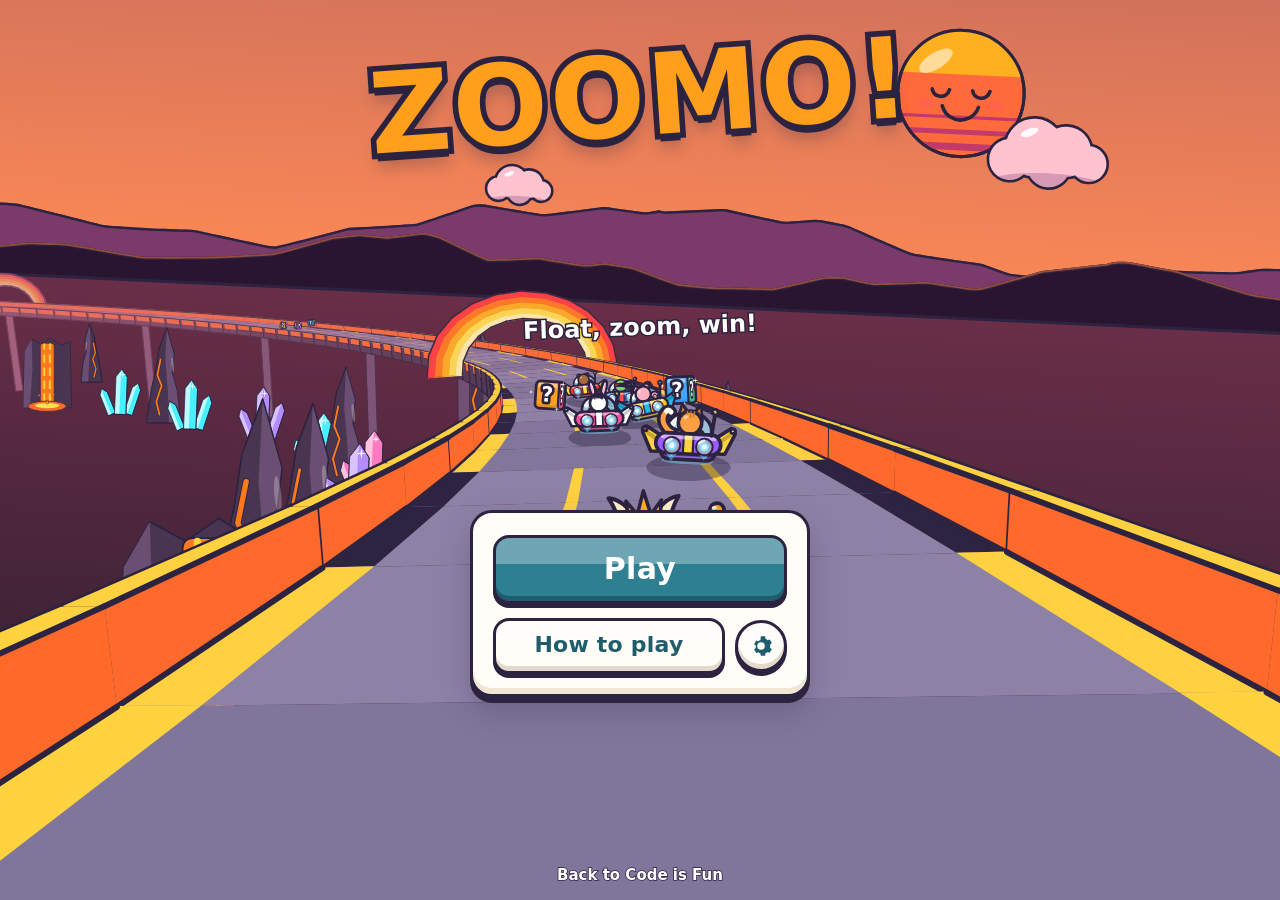
==== race/index.html @ 9a08d0ea "Zoomo!: a cartoon anti-gravity racer -- in HTML+JS (race/: 6 pilots, 4 circuits, items, rivals) and " ====
<!doctype html>
<html lang="en">
<head>
<meta charset="utf-8">
<meta name="viewport" content="width=device-width, initial-scale=1, viewport-fit=cover, user-scalable=no">
<title>Zoomo! · Code is Fun</title>
<meta name="description" content="ZOOMO! A cartoon anti-gravity racer: six pilots, four circuits that climb, dive and bank, speed pads, rockets, gum and bubbles. Keyboard, gamepad or a finger on a phone.">
<meta name="theme-color" content="#5EC8FF">
<meta name="mobile-web-app-capable" content="yes">
<meta name="apple-mobile-web-app-capable" content="yes">
<link rel="icon" href="../shared/zoomo.svg" type="image/svg+xml">
<link rel="stylesheet" href="zoomo.css">
</head>
<body>
<div id="app">
	<canvas id="cv" aria-label="Zoomo!"></canvas>
	<div id="safe" aria-hidden="true"></div>
	<button class="kbtn round pause" id="btPause" type="button" data-kl="paused"><svg viewBox="0 0 24 24" aria-hidden="true"><rect x="5" y="4" width="5" height="16" rx="1.5"/><rect x="14" y="4" width="5" height="16" rx="1.5"/></svg></button>

	<!-- the title -->
	<section id="scrTitle" class="screen on">
		<h1 class="logo"><span class="w1">ZOOMO!</span></h1>
		<p class="tag" data-k="subtitle">Float, zoom, win!</p>
		<div class="card menu">
			<button class="kbtn big pulse" id="btPlay" type="button" data-k="play">Play</button>
			<div class="row">
				<button class="kbtn light" id="btHow" type="button" data-k="howBtn">How to play</button>
				<button class="kbtn light round" id="btSettings" type="button" data-kl="settings"><svg viewBox="0 0 24 24" aria-hidden="true"><path d="M12 8.5a3.5 3.5 0 1 0 0 7 3.5 3.5 0 0 0 0-7zm8.4 5.1 1.6 1.3-2 3.4-1.9-.7a7.8 7.8 0 0 1-2 1.2L15.8 21h-4l-.3-2a7.8 7.8 0 0 1-2-1.2l-1.9.7-2-3.4 1.6-1.3a7.6 7.6 0 0 1 0-2.3L5.6 10.3l2-3.4 1.9.7a7.8 7.8 0 0 1 2-1.2L11.8 3h4l.3 2.4a7.8 7.8 0 0 1 2 1.2l1.9-.7 2 3.4-1.6 1.3a7.6 7.6 0 0 1 0 2.3z"/></svg></button>
			</div>
			<p class="best" id="bestTitle"></p>
		</div>
		<a class="back-site" href="../" data-k="backSite">Back to Code is Fun</a>
	</section>

	<!-- the pilot and the circuit -->
	<section id="scrSelect" class="screen dim">
		<div class="card sheet wide">
			<h2 class="ribbon" data-k="choose">Pick your racer</h2>
			<div id="pilots" class="pilots" role="group"></div>
			<p class="lvname" id="pilotName"></p>
			<div id="tracks" class="tracks"></div>
			<p class="small" data-k="starsRule">★ finish · ★★ on the podium · ★★★ first!</p>
			<button class="kbtn light" type="button" data-go="title" data-k="back">Back</button>
		</div>
	</section>

	<!-- how to play -->
	<section id="scrHow" class="screen dim">
		<div class="card sheet wide">
			<h2 class="ribbon" data-k="howBtn">How to play</h2>
			<p id="howText" class="how"></p>
			<h3 data-k="itemsT">The ? boxes</h3>
			<ul class="legend" id="legendItems"></ul>
			<p class="small" data-k="padsRule">Blue arrows on the track: a free boost!</p>
			<button class="kbtn" type="button" data-go="title" data-k="ok">OK!</button>
		</div>
	</section>

	<!-- pause -->
	<section id="scrPause" class="screen dim">
		<div class="card sheet">
			<h2 class="ribbon" data-k="paused">Paused</h2>
			<button class="kbtn big" id="btResume" type="button" data-k="resume">Resume</button>
			<div class="row">
				<button class="kbtn orange" id="btRestart" type="button" data-k="restart">Restart</button>
				<button class="kbtn light round" id="btSettings2" type="button" data-kl="settings"><svg viewBox="0 0 24 24" aria-hidden="true"><path d="M12 8.5a3.5 3.5 0 1 0 0 7 3.5 3.5 0 0 0 0-7zm8.4 5.1 1.6 1.3-2 3.4-1.9-.7a7.8 7.8 0 0 1-2 1.2L15.8 21h-4l-.3-2a7.8 7.8 0 0 1-2-1.2l-1.9.7-2-3.4 1.6-1.3a7.6 7.6 0 0 1 0-2.3L5.6 10.3l2-3.4 1.9.7a7.8 7.8 0 0 1 2-1.2L11.8 3h4l.3 2.4a7.8 7.8 0 0 1 2 1.2l1.9-.7 2 3.4-1.6 1.3a7.6 7.6 0 0 1 0 2.3z"/></svg></button>
			</div>
			<button class="kbtn light" type="button" data-go="menu" data-k="menu">Menu</button>
		</div>
	</section>

	<!-- the results -->
	<section id="scrResults" class="screen dim">
		<div class="card sheet">
			<h2 class="ribbon" id="resTitle">Finish!</h2>
			<p class="lvname" id="resName"></p>
			<div class="stars" id="resStars"><i class="star"></i><i class="star mid"></i><i class="star"></i></div>
			<table class="rank" id="resRank"></table>
			<p class="note" id="resNote"></p>
			<div class="record" id="resRecord" data-k="newRecord">New record!</div>
			<button class="kbtn big" id="btNext" type="button" data-k="next">Next circuit</button>
			<div class="row">
				<button class="kbtn orange" id="btRetry" type="button" data-k="retry">Retry</button>
				<button class="kbtn light" type="button" data-go="menu" data-k="menu">Menu</button>
			</div>
		</div>
	</section>

	<!-- settings -->
	<section id="scrSettings" class="screen dim">
		<div class="card sheet">
			<h2 class="ribbon" data-k="settings">Settings</h2>
			<label class="toggle"><span data-k="sound">Sound</span><input type="checkbox" id="setSound"><i></i></label>
			<label class="toggle"><span data-k="music">Music</span><input type="checkbox" id="setMusic"><i></i></label>
			<label class="toggle"><span data-k="reduced">Less motion (no tilting)</span><input type="checkbox" id="setReduced"><i></i></label>
			<label class="toggle"><span data-k="easy">Easy (slower rivals)</span><input type="checkbox" id="setEasy"><i></i></label>
			<div class="toggle"><span data-k="language">Language</span><span class="seg"><button type="button" data-lang="fr">FR</button><button type="button" data-lang="en">EN</button></span></div>
			<button class="kbtn" id="btSetBack" type="button" data-k="ok">OK!</button>
		</div>
	</section>
	<div id="live" class="sr-only" role="status" aria-live="polite"></div>
</div>
<script src="../shared/site.js"></script>
<script src="art.js"></script>
<script src="zoomo.js"></script>
</body>
</html>
---- race/zoomo.css ----
/* zoomo.css -- ZOOMO!: the cartoon look (from Briko Boom!) (thick ink outlines, flat candy colours, a highlight band, chunky buttons).
   MIT License -- Copyright (c) 2026 Stéphane Wegener and the Onyx contributors. */
:root {
	--ol: #2B2340; --cream: #FFFDF8; --teal: #2F7F93; --teal-d: #1F5D6C; --orange: #FF9F1C; --orange-d: #C46F00;
	--red: #FF5A5F; --red-d: #C2313A; --yellow: #FFD23F; --green: #3DD68C; --purple: #A66CFF;
	--font: system-ui, -apple-system, "Segoe UI", Roboto, "Helvetica Neue", Arial, sans-serif;
	--st: env(safe-area-inset-top, 0px); --sb: env(safe-area-inset-bottom, 0px);
	--sl: env(safe-area-inset-left, 0px); --sr: env(safe-area-inset-right, 0px);
}
* { box-sizing: border-box; }
html, body {
	margin: 0; height: 100%; overflow: hidden; overscroll-behavior: none; touch-action: none;
	user-select: none; -webkit-user-select: none; -webkit-touch-callout: none; -webkit-tap-highlight-color: transparent;
}
body { background: linear-gradient(#5EC8FF, #CFF3FF); font-family: var(--font); color: var(--ol); }
#app { position: fixed; inset: 0; }
#cv { position: absolute; inset: 0; width: 100%; height: 100%; display: block; touch-action: none; }
#safe { position: fixed; top: var(--st); bottom: var(--sb); left: var(--sl); right: var(--sr); pointer-events: none; visibility: hidden; }
.sr-only { position: absolute; width: 1px; height: 1px; overflow: hidden; clip: rect(0 0 0 0); white-space: nowrap; }

/* -- buttons: ink outline, a highlight band, a hard bottom shadow that disappears when pressed -- */
.kbtn {
	--c: var(--teal); --d: var(--teal-d); --ink: #fff;
	font: 800 clamp(17px, 4.6vw, 22px)/1.1 var(--font); color: var(--ink); letter-spacing: .01em;
	padding: .55em 1.3em .6em; border: 3px solid var(--ol); border-radius: 16px; cursor: pointer; position: relative;
	background: linear-gradient(to bottom, rgba(255,255,255,.3) 0 42%, rgba(255,255,255,0) 42%), var(--c);
	box-shadow: inset 0 -5px 0 var(--d), 0 4px 0 var(--ol); min-height: 48px;
	transition: transform .07s, box-shadow .07s; touch-action: manipulation; white-space: nowrap;
}
.kbtn:active, .kbtn.pressed { transform: translateY(3px); box-shadow: inset 0 -3px 0 var(--d), 0 1px 0 var(--ol); }
.kbtn:focus-visible { outline: 3px solid var(--orange); outline-offset: 3px; }
.kbtn.orange { --c: var(--orange); --d: var(--orange-d); }
.kbtn.light { --c: var(--cream); --d: #E3DACB; --ink: var(--teal-d); }
.kbtn.big { font-size: clamp(22px, 6.4vw, 30px); padding: .45em 1.6em .55em; }
.kbtn.round { width: 52px; height: 52px; padding: 0; display: grid; place-items: center; border-radius: 50%; flex: none; }
.kbtn.round svg { width: 26px; height: 26px; fill: currentColor; }
.kbtn.pulse { animation: pulse 1.6s ease-in-out infinite; }
@keyframes pulse { 0%, 70%, 100% { scale: 1; } 85% { scale: 1.06; } }
.kbtn:disabled { filter: grayscale(.8); opacity: .6; cursor: default; }

/* the pause button over the playfield (placed by layout ()) */
.kbtn.pause { position: absolute; display: none; z-index: 5; --c: var(--cream); --d: #E3DACB; --ink: var(--ol); }
.kbtn.pause.on { display: grid; }
.pause svg { width: 22px !important; height: 22px !important; }

/* -- cards and ribbons -- */
.card {
	position: relative; background: var(--cream); border: 3px solid var(--ol); border-radius: 22px; padding: 22px 20px 20px;
	box-shadow: inset 0 -6px 0 #EFE6D4, 0 6px 0 var(--ol), 0 14px 30px rgba(43,35,64,.25);
}
.ribbon {
	display: block; width: max-content; max-width: 94%; margin: -46px auto 6px; padding: .22em 1em .3em;
	font: 900 clamp(22px, 6.4vw, 30px)/1.15 var(--font); color: #fff; text-align: center; white-space: nowrap;
	background: linear-gradient(to bottom, rgba(255,255,255,.3) 0 45%, rgba(255,255,255,0) 45%), var(--teal);
	border: 3px solid var(--ol); border-radius: 14px; transform: rotate(-2deg);
	-webkit-text-stroke: .1em var(--ol); paint-order: stroke fill; box-shadow: 0 4px 0 var(--ol);
}
.ribbon.red { background: linear-gradient(to bottom, rgba(255,255,255,.3) 0 45%, rgba(255,255,255,0) 45%), var(--red); }
.stars { display: flex; gap: 6px; justify-content: center; align-items: flex-start; margin: 2px 0; }
.star {
	width: 58px; aspect-ratio: 1; background: var(--ol); display: grid; place-items: center;
	clip-path: polygon(50% 2%, 63% 36%, 98% 37%, 70% 59%, 80% 95%, 50% 74%, 20% 95%, 30% 59%, 2% 37%, 37% 36%);
}
.star::after {
	content: ""; width: 76%; aspect-ratio: 1; background: #D9D0BF;
	clip-path: polygon(50% 2%, 63% 36%, 98% 37%, 70% 59%, 80% 95%, 50% 74%, 20% 95%, 30% 59%, 2% 37%, 37% 36%);
}
.star.on::after { background: radial-gradient(circle at 40% 30%, #FFF6A8, var(--yellow) 45%, #F0A500); }
.star.mid { width: 74px; margin-top: -12px; }
.star.pop { animation: starpop .45s cubic-bezier(.3, 1.8, .5, 1) both; }
@keyframes starpop { from { transform: scale(0) rotate(-50deg); } }

/* -- screens -- */
.screen {
	position: absolute; inset: 0; display: none; flex-direction: column; align-items: center; justify-content: center; gap: 14px;
	padding: calc(var(--st) + 16px) calc(var(--sr) + 16px) calc(var(--sb) + 16px) calc(var(--sl) + 16px);
	overflow-y: auto; touch-action: pan-y; z-index: 10;
}
.screen.on { display: flex; animation: slidein .35s cubic-bezier(.3, 1.5, .5, 1); }
@keyframes slidein { from { opacity: 0; transform: translateY(30px); } }
.screen.dim { background: rgba(43, 35, 64, .55); }
.sheet { width: min(370px, 100%); display: flex; flex-direction: column; align-items: stretch; gap: 12px; margin-top: 36px; text-align: center; flex: none; }
.sheet.wide { width: min(560px, 100%); }
.sheet p { margin: 0; font-size: 16px; line-height: 1.4; }
.sheet h3 { margin: 4px 0 0; font-size: 17px; text-align: left; color: var(--teal-d); }
.sheet .small { font-size: 14px; color: #6B6280; }
.row { display: flex; gap: 10px; justify-content: center; align-items: center; }
.row .kbtn:not(.round) { flex: 1; }
.note:empty { display: none; }
.lvname { font-weight: 800; font-size: 19px !important; color: var(--teal-d); }
.big-score { font: 900 50px/1 var(--font); color: var(--yellow); -webkit-text-stroke: .09em var(--ol); paint-order: stroke fill; text-shadow: 0 4px 0 var(--ol); }
.record { display: none; align-self: center; padding: 3px 14px; border-radius: 20px; background: var(--red); color: #fff; font-weight: 900; border: 3px solid var(--ol);
	-webkit-text-stroke: .08em var(--ol); paint-order: stroke fill; animation: wob .8s ease-in-out infinite alternate; }
.record.on { display: block; }
@keyframes wob { from { transform: rotate(-4deg) scale(1); } to { transform: rotate(4deg) scale(1.08); } }
.tally { width: 100%; border-collapse: collapse; font-size: 16px; }
.tally td { padding: 3px 4px; text-align: left; }
.tally td + td { text-align: right; font-weight: 800; font-variant-numeric: tabular-nums; }
.tally tr + tr td { border-top: 2px dashed #E3DACB; }

/* title */
#scrTitle { justify-content: space-between; }
.logo { margin: max(3vh, 10px) 0 0; display: flex; flex-direction: column; align-items: center; line-height: .9; animation: bob 2.4s ease-in-out infinite; }
@keyframes bob { 50% { transform: translateY(-5px) rotate(-1.5deg); } }
.logo span { font: 900 clamp(60px, 19vw, 112px)/.95 var(--font); letter-spacing: .02em; -webkit-text-stroke: .1em var(--ol); paint-order: stroke fill;
	text-shadow: 0 .07em 0 var(--ol), 0 .12em 16px rgba(43,35,64,.3); }
.logo .w1 { color: var(--teal); }
.logo .w2 { color: var(--orange); transform: rotate(-6deg) translateX(.2em); font-size: clamp(54px, 17vw, 100px); }
.tag { margin: -6px 0 0; font: 800 clamp(18px, 5vw, 24px) var(--font); color: #fff; -webkit-text-stroke: .12em var(--ol); paint-order: stroke fill; transform: rotate(-2deg); }
.menu { width: min(340px, 100%); display: flex; flex-direction: column; gap: 14px; }
.menu .best { margin: 0; text-align: center; font-weight: 800; color: var(--teal-d); }
.menu .best:empty { display: none; }
.back-site { color: #fff; font-size: 15px; font-weight: 800; -webkit-text-stroke: .1em var(--ol); paint-order: stroke fill; text-decoration: none; }

/* levels */
.worlds { display: flex; flex-direction: column; gap: 10px; }
.world h3 { margin: 0 0 6px; display: flex; align-items: center; gap: 8px; }
.world h3 i { width: 22px; height: 22px; border-radius: 50%; border: 3px solid var(--ol); flex: none; }
.tiles { display: grid; grid-template-columns: repeat(4, 1fr); gap: 8px; }
.tile {
	display: flex; flex-direction: column; align-items: center; justify-content: center; gap: 2px; min-height: 84px; padding: 6px 2px;
	border: 3px solid var(--ol); border-radius: 16px; cursor: pointer; font-family: var(--font); color: var(--ol);
	background: linear-gradient(to bottom, rgba(255,255,255,.45) 0 40%, rgba(255,255,255,0) 40%), var(--c, #FFD23F);
	box-shadow: 0 4px 0 var(--ol); transition: transform .07s, box-shadow .07s; touch-action: manipulation;
}
.tile:active { transform: translateY(3px); box-shadow: 0 1px 0 var(--ol); }
.tile:focus-visible { outline: 3px solid var(--orange); outline-offset: 3px; }
.tile b { font-size: 26px; line-height: 1; -webkit-text-stroke: .1em var(--ol); paint-order: stroke fill; color: #fff; }
.tile small { font-size: 11px; font-weight: 700; line-height: 1.1; max-width: 100%; overflow: hidden; text-overflow: ellipsis; white-space: nowrap; padding: 0 4px; }
.tile .mini { display: flex; gap: 1px; }
.tile .mini .star { width: 16px; }
.tile.locked { background: #D9D0BF; cursor: default; box-shadow: 0 4px 0 var(--ol); transform: none; }
.tile.locked svg { width: 26px; height: 26px; }
.tile.next b { animation: pulse 1.4s ease-in-out infinite; }

/* how to play */
.how { text-align: left; }
.legend { list-style: none; margin: 0; padding: 0; display: grid; grid-template-columns: repeat(auto-fill, minmax(230px, 1fr)); gap: 4px 12px; text-align: left; }
.legend li { display: flex; align-items: center; gap: 10px; font-size: 14.5px; line-height: 1.25; }
.legend canvas { width: 46px; height: 28px; flex: none; }

/* settings */
.toggle { display: flex; align-items: center; justify-content: space-between; gap: 12px; font-size: 17px; font-weight: 700; cursor: pointer; text-align: left; }
.toggle input { position: absolute; opacity: 0; pointer-events: none; }
.toggle i { width: 60px; height: 32px; border-radius: 20px; border: 3px solid var(--ol); background: #D9D0BF; position: relative; flex: none; transition: background .15s; }
.toggle i::after { content: ""; position: absolute; top: 2px; left: 2px; width: 22px; height: 22px; border-radius: 50%; border: 2px solid var(--ol); background: #fff; transition: transform .15s; }
.toggle input:checked + i { background: var(--green); }
.toggle input:checked + i::after { transform: translateX(28px); }
.toggle input:focus-visible + i { outline: 3px solid var(--orange); outline-offset: 2px; }
.seg { display: flex; border: 3px solid var(--ol); border-radius: 12px; overflow: hidden; flex: none; }
.seg button { font: 800 16px var(--font); color: var(--ol); background: var(--cream); border: 0; padding: 6px 14px; cursor: pointer; }
.seg button[aria-pressed="true"] { background: var(--teal); color: #fff; }

/* landscape phones: the title side by side */
@media (orientation: landscape) and (max-height: 560px) {
	#scrTitle { flex-direction: row; justify-content: space-evenly; flex-wrap: wrap; align-content: center; }
	.logo span { font-size: clamp(48px, 15vh, 90px); }
	.tag { display: none; }
	.back-site { position: absolute; bottom: calc(var(--sb) + 6px); left: 0; right: 0; text-align: center; }
	.sheet { margin-top: 30px; gap: 8px; }
	.kbtn.big { font-size: 22px; }
	.tiles { grid-template-columns: repeat(4, 1fr); }
	.tile { min-height: 64px; }
}
@media (prefers-reduced-motion: reduce) { *, *::before, *::after { animation: none !important; transition: none !important; } }

/* -- Zoomo!: the pilots and the circuits -- */
.logo .w1 { color: var(--orange); }
.logo .w1 { transform: rotate(-4deg); }
.pilots { display: grid; grid-template-columns: repeat(6, 1fr); gap: 6px; }
.pilot {
	display: flex; flex-direction: column; align-items: center; gap: 2px; padding: 4px 2px; border: 3px solid var(--ol); border-radius: 14px;
	background: var(--cream); cursor: pointer; font: 800 12px var(--font); color: var(--ol); box-shadow: 0 3px 0 var(--ol); touch-action: manipulation;
}
.pilot canvas { width: 100%; max-width: 64px; aspect-ratio: 1; }
.pilot[aria-pressed="true"] { background: var(--yellow); transform: translateY(-3px) rotate(-3deg); box-shadow: 0 6px 0 var(--ol); }
.pilot:focus-visible { outline: 3px solid var(--orange); outline-offset: 3px; }
.tracks { display: grid; grid-template-columns: repeat(2, 1fr); gap: 10px; }
.tracks .tile { min-height: 96px; }
.tracks .tile canvas { width: 100%; height: 46px; border-radius: 8px; border: 2px solid var(--ol); }
.tracks .tile small { font-size: 13px; }
.rank { width: 100%; border-collapse: collapse; font-size: 15px; }
.rank td { padding: 2px 4px; text-align: left; white-space: nowrap; }
.rank td:first-child { font-weight: 900; width: 2.2em; }
.rank td:last-child { text-align: right; font-variant-numeric: tabular-nums; }
.rank tr.me td { background: #FFF1B8; font-weight: 800; }
.rank canvas { width: 26px; height: 26px; vertical-align: middle; margin-right: 4px; }
.legend canvas.ico { width: 36px; height: 36px; }
@media (orientation: landscape) and (max-height: 560px) {
	.tracks { grid-template-columns: repeat(4, 1fr); }
	.tracks .tile { min-height: 80px; }
}
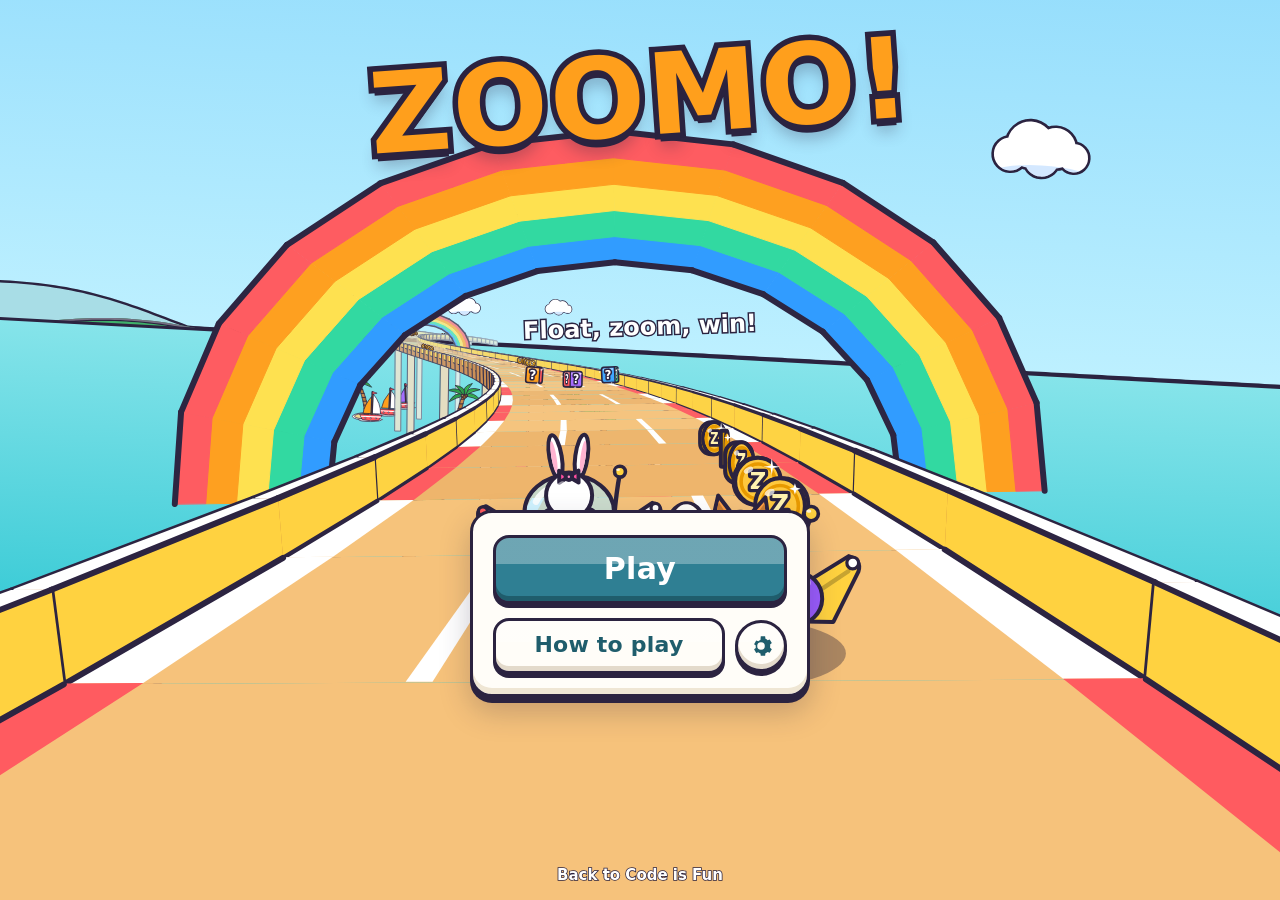
==== commit b798157d: "Zoomo!: Mario Kart meets Antigrav -- drifts and mini-turbos, coins, an item roulette, the star and t" ====
--- a/race/index.html
+++ b/race/index.html
@@ -38,6 +38,10 @@
 			<h2 class="ribbon" data-k="choose">Pick your racer</h2>
 			<div id="pilots" class="pilots" role="group"></div>
 			<p class="lvname" id="pilotName"></p>
+			<div class="toggle"><span data-k="speed">Speed</span><span class="seg cls" id="classSeg"></span></div>
+			<button class="kbtn big orange gpbtn" id="btGP" type="button"><canvas id="gpCup" width="64" height="64" aria-hidden="true"></canvas><span data-k="gp">Grand Prix</span></button>
+			<p class="small" data-k="gpNote">The 4 circuits in a row: points for each place.</p>
+			<h3 data-k="single">One race</h3>
 			<div id="tracks" class="tracks"></div>
 			<p class="small" data-k="starsRule">★ finish · ★★ on the podium · ★★★ first!</p>
 			<button class="kbtn light" type="button" data-go="title" data-k="back">Back</button>
@@ -49,6 +53,7 @@
 		<div class="card sheet wide">
 			<h2 class="ribbon" data-k="howBtn">How to play</h2>
 			<p id="howText" class="how"></p>
+			<p id="howDrift" class="how"></p>
 			<h3 data-k="itemsT">The ? boxes</h3>
 			<ul class="legend" id="legendItems"></ul>
 			<p class="small" data-k="padsRule">Blue arrows on the track: a free boost!</p>
@@ -86,6 +91,18 @@
 		</div>
 	</section>
 
+	<!-- the end of a Grand Prix -->
+	<section id="scrCup" class="screen dim">
+		<div class="card sheet">
+			<h2 class="ribbon" data-k="cupTitle">Grand Prix!</h2>
+			<p class="lvname" id="cupTitle"></p>
+			<canvas id="cupArt" width="240" height="200" class="cupart" aria-hidden="true"></canvas>
+			<table class="rank" id="cupRank"></table>
+			<p class="note" id="cupNote"></p>
+			<button class="kbtn big" id="btCupOk" type="button" data-k="menu">Menu</button>
+		</div>
+	</section>
+
 	<!-- settings -->
 	<section id="scrSettings" class="screen dim">
 		<div class="card sheet">
--- a/race/zoomo.css
+++ b/race/zoomo.css
@@ -190,3 +190,10 @@
 	.tracks { grid-template-columns: repeat(4, 1fr); }
 	.tracks .tile { min-height: 80px; }
 }
+
+/* the Grand Prix button, the speed classes, the cup */
+.gpbtn { display: flex; align-items: center; justify-content: center; gap: 10px; }
+.gpbtn canvas { width: 40px; height: 40px; margin: -8px 0; }
+.seg.cls button { display: flex; flex-direction: column; align-items: center; gap: 0; padding: 4px 8px; font-size: 13px; }
+.seg.cls canvas { width: 28px; height: 28px; }
+.cupart { width: 200px; height: 166px; align-self: center; }
